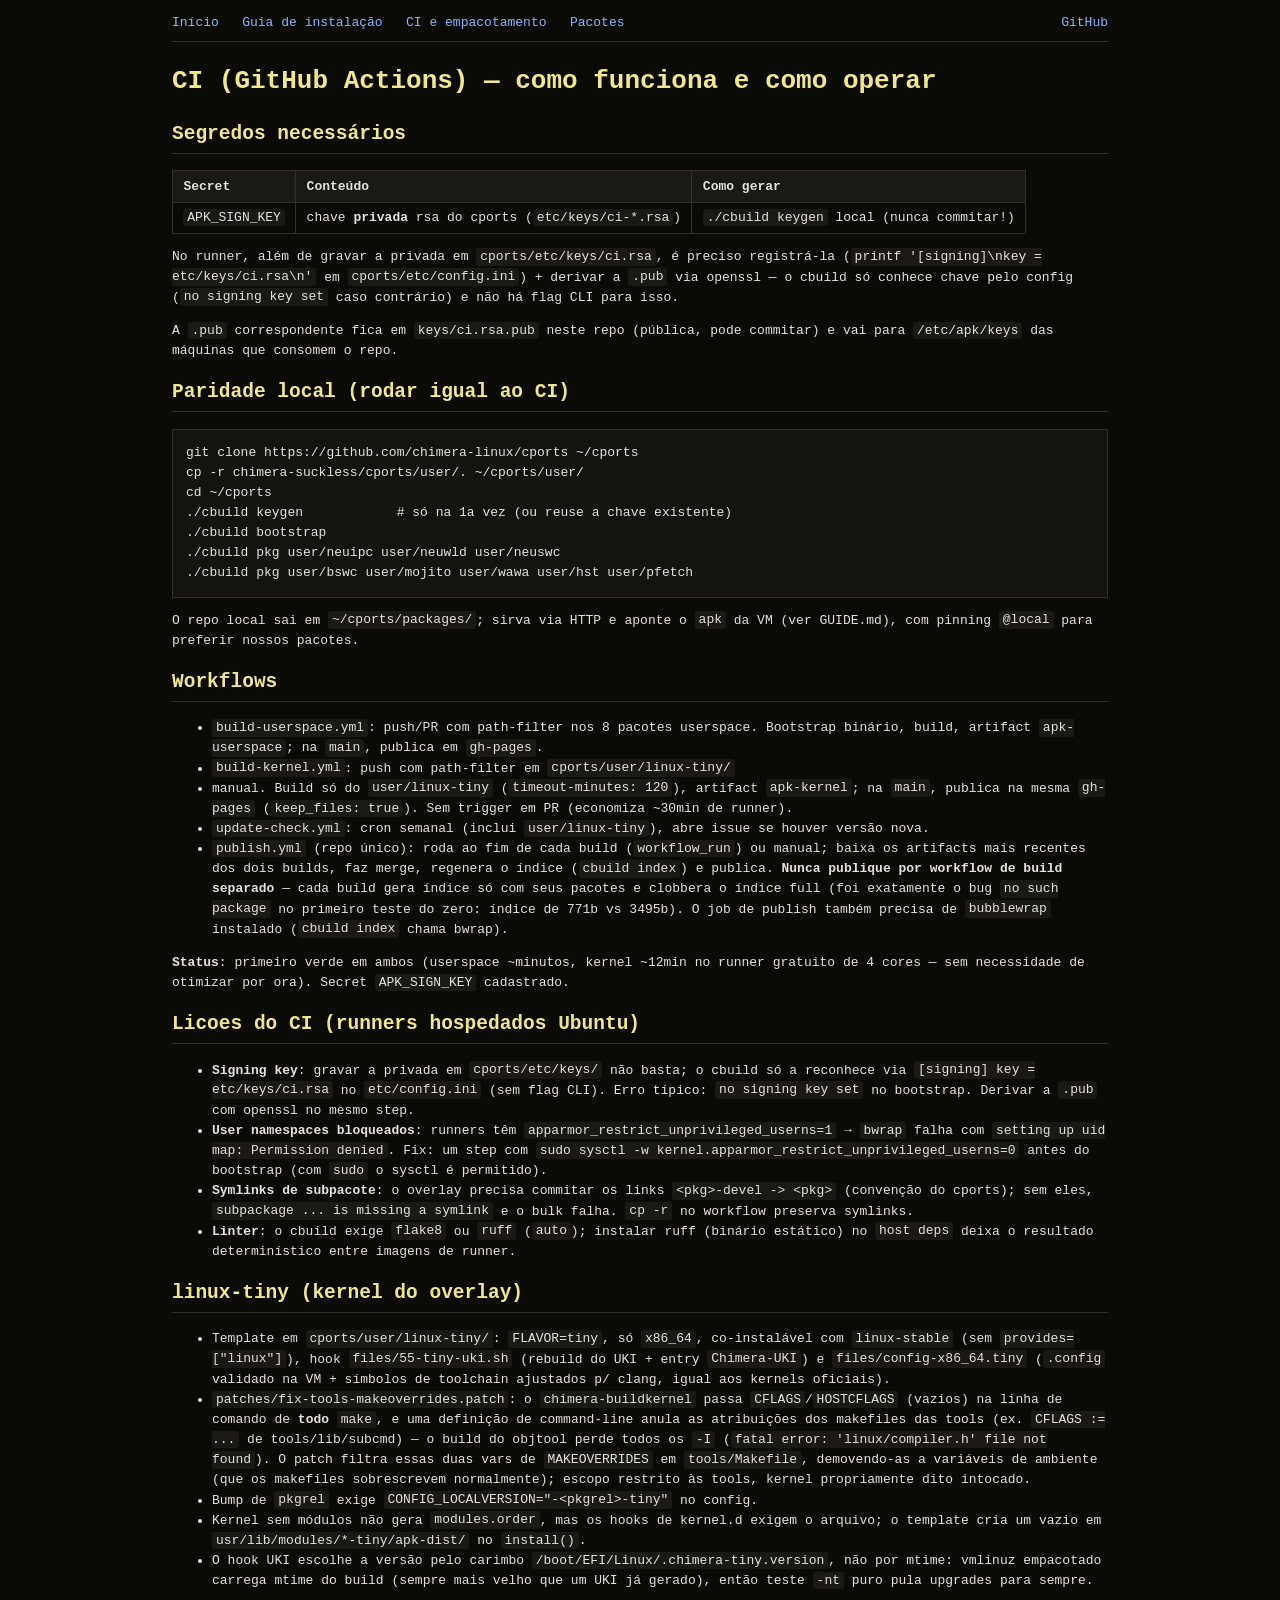
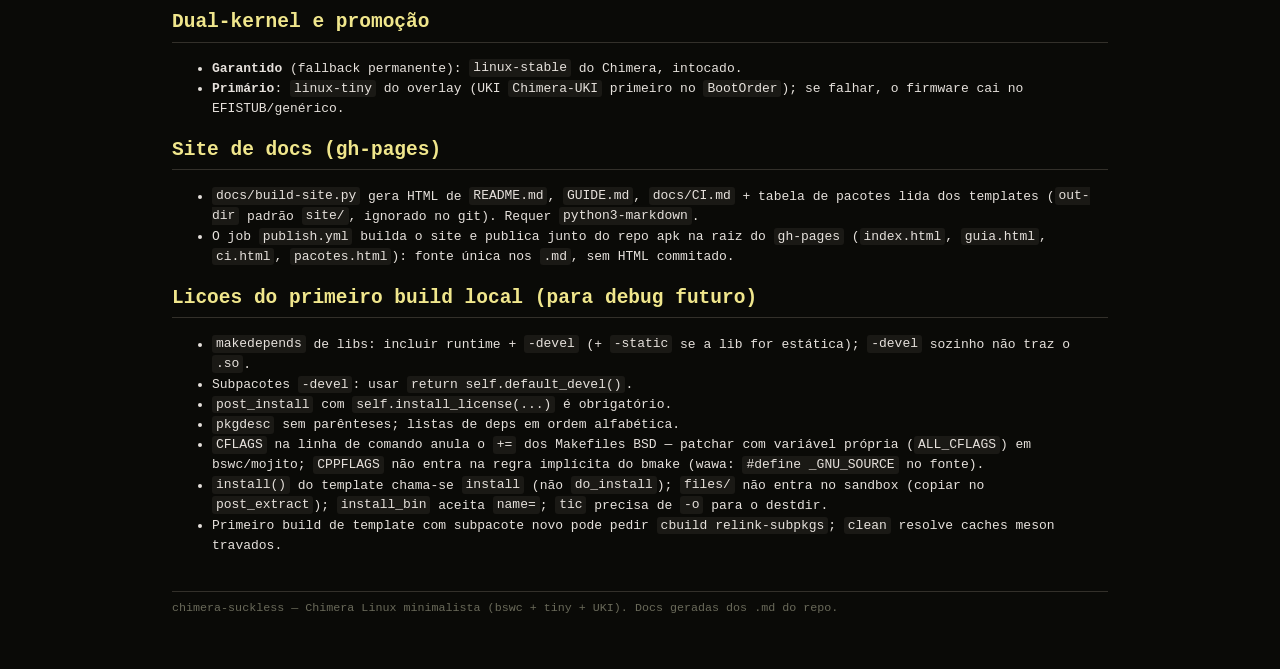
==== ci.html @ 01921084 "deploy: 86c0e213870d0bf880a4d6c49a174faa6282b629" ====
<!DOCTYPE html>
<html lang="pt-BR">
<head>
<meta charset="utf-8">
<meta name="viewport" content="width=device-width, initial-scale=1">
<title>CI e empacotamento — chimera-suckless</title>
<link rel="stylesheet" href="style.css">
</head>
<body>
<nav>
<a href="index.html">Início</a>
<a href="guia.html">Guia de instalação</a>
<a href="ci.html">CI e empacotamento</a>
<a href="pacotes.html">Pacotes</a>
<a class="repo" href="https://github.com/JosiasPires/chimera-suckless">GitHub</a>
</nav>
<main>
<h1 id="ci-github-actions-como-funciona-e-como-operar">CI (GitHub Actions) — como funciona e como operar</h1>
<h2 id="segredos-necessarios">Segredos necessários</h2>
<table>
<thead>
<tr>
<th>Secret</th>
<th>Conteúdo</th>
<th>Como gerar</th>
</tr>
</thead>
<tbody>
<tr>
<td><code>APK_SIGN_KEY</code></td>
<td>chave <strong>privada</strong> rsa do cports (<code>etc/keys/ci-*.rsa</code>)</td>
<td><code>./cbuild keygen</code> local (nunca commitar!)</td>
</tr>
</tbody>
</table>
<p>No runner, além de gravar a privada em <code>cports/etc/keys/ci.rsa</code>, é
preciso registrá-la (<code>printf '[signing]\nkey = etc/keys/ci.rsa\n'</code>
em <code>cports/etc/config.ini</code>) + derivar a <code>.pub</code> via openssl — o cbuild
só conhece chave pelo config (<code>no signing key set</code> caso contrário) e
não há flag CLI para isso.</p>
<p>A <code>.pub</code> correspondente fica em <code>keys/ci.rsa.pub</code> neste repo (pública, pode
commitar) e vai para <code>/etc/apk/keys</code> das máquinas que consomem o repo.</p>
<h2 id="paridade-local-rodar-igual-ao-ci">Paridade local (rodar igual ao CI)</h2>
<pre><code class="language-sh">git clone https://github.com/chimera-linux/cports ~/cports
cp -r chimera-suckless/cports/user/. ~/cports/user/
cd ~/cports
./cbuild keygen            # só na 1a vez (ou reuse a chave existente)
./cbuild bootstrap
./cbuild pkg user/neuipc user/neuwld user/neuswc
./cbuild pkg user/bswc user/mojito user/wawa user/hst user/pfetch
</code></pre>
<p>O repo local sai em <code>~/cports/packages/</code>; sirva via HTTP e aponte o <code>apk</code>
da VM (ver GUIDE.md), com pinning <code>@local</code> para preferir nossos pacotes.</p>
<h2 id="workflows">Workflows</h2>
<ul>
<li><code>build-userspace.yml</code>: push/PR com path-filter nos 8 pacotes
  userspace. Bootstrap binário, build, artifact <code>apk-userspace</code>; na
  <code>main</code>, publica em <code>gh-pages</code>.</li>
<li><code>build-kernel.yml</code>: push com path-filter em <code>cports/user/linux-tiny/</code></li>
<li>manual. Build só do <code>user/linux-tiny</code> (<code>timeout-minutes: 120</code>),
  artifact <code>apk-kernel</code>; na <code>main</code>, publica na mesma <code>gh-pages</code>
  (<code>keep_files: true</code>). Sem trigger em PR (economiza ~30min de runner).</li>
<li><code>update-check.yml</code>: cron semanal (inclui <code>user/linux-tiny</code>), abre
  issue se houver versão nova.</li>
<li><code>publish.yml</code> (repo único): roda ao fim de cada build (<code>workflow_run</code>)
  ou manual; baixa os artifacts mais recentes dos dois builds, faz merge,
  regenera o índice (<code>cbuild index</code>) e publica. <strong>Nunca publique por
  workflow de build separado</strong> — cada build gera índice só com seus
  pacotes e clobbera o índice full (foi exatamente o bug <code>no such
  package</code> no primeiro teste do zero: índice de 771b vs 3495b).
  O job de publish também precisa de <code>bubblewrap</code> instalado
  (<code>cbuild index</code> chama bwrap).</li>
</ul>
<p><strong>Status</strong>: primeiro verde em ambos (userspace ~minutos, kernel ~12min
no runner gratuito de 4 cores — sem necessidade de otimizar por ora).
Secret <code>APK_SIGN_KEY</code> cadastrado.</p>
<h2 id="licoes-do-ci-runners-hospedados-ubuntu">Licoes do CI (runners hospedados Ubuntu)</h2>
<ul>
<li><strong>Signing key</strong>: gravar a privada em <code>cports/etc/keys/</code> não basta; o
  cbuild só a reconhece via <code>[signing] key = etc/keys/ci.rsa</code> no
  <code>etc/config.ini</code> (sem flag CLI). Erro típico: <code>no signing key set</code>
  no bootstrap. Derivar a <code>.pub</code> com openssl no mesmo step.</li>
<li><strong>User namespaces bloqueados</strong>: runners têm
  <code>apparmor_restrict_unprivileged_userns=1</code> → <code>bwrap</code> falha com
  <code>setting up uid map: Permission denied</code>. Fix: um step com
  <code>sudo sysctl -w kernel.apparmor_restrict_unprivileged_userns=0</code>
  antes do bootstrap (com <code>sudo</code> o sysctl é permitido).</li>
<li><strong>Symlinks de subpacote</strong>: o overlay precisa commitar os links
  <code>&lt;pkg&gt;-devel -&gt; &lt;pkg&gt;</code> (convenção do cports); sem eles,
  <code>subpackage ... is missing a symlink</code> e o bulk falha. <code>cp -r</code> no
  workflow preserva symlinks.</li>
<li><strong>Linter</strong>: o cbuild exige <code>flake8</code> ou <code>ruff</code> (<code>auto</code>); instalar ruff
  (binário estático) no <code>host deps</code> deixa o resultado determinístico
  entre imagens de runner.</li>
</ul>
<h2 id="linux-tiny-kernel-do-overlay">linux-tiny (kernel do overlay)</h2>
<ul>
<li>Template em <code>cports/user/linux-tiny/</code>: <code>FLAVOR=tiny</code>, só <code>x86_64</code>,
  co-instalável com <code>linux-stable</code> (sem <code>provides=["linux"]</code>), hook
  <code>files/55-tiny-uki.sh</code> (rebuild do UKI + entry <code>Chimera-UKI</code>) e
  <code>files/config-x86_64.tiny</code> (<code>.config</code> validado na VM + símbolos de
  toolchain ajustados p/ clang, igual aos kernels oficiais).</li>
<li><code>patches/fix-tools-makeoverrides.patch</code>: o <code>chimera-buildkernel</code>
  passa <code>CFLAGS</code>/<code>HOSTCFLAGS</code> (vazios) na linha de comando de <strong>todo</strong>
  <code>make</code>, e uma definição de command-line anula as atribuições dos
  makefiles das tools (ex. <code>CFLAGS := ...</code> de tools/lib/subcmd) — o
  build do objtool perde todos os <code>-I</code>
  (<code>fatal error: 'linux/compiler.h' file not found</code>). O patch filtra
  essas duas vars de <code>MAKEOVERRIDES</code> em <code>tools/Makefile</code>, demovendo-as
  a variáveis de ambiente (que os makefiles sobrescrevem normalmente);
  escopo restrito às tools, kernel propriamente dito intocado.</li>
<li>Bump de <code>pkgrel</code> exige <code>CONFIG_LOCALVERSION="-&lt;pkgrel&gt;-tiny"</code> no config.</li>
<li>Kernel sem módulos não gera <code>modules.order</code>, mas os hooks de kernel.d
  exigem o arquivo; o template cria um vazio em
  <code>usr/lib/modules/*-tiny/apk-dist/</code> no <code>install()</code>.</li>
<li>O hook UKI escolhe a versão pelo carimbo
  <code>/boot/EFI/Linux/.chimera-tiny.version</code>, não por mtime: vmlinuz
  empacotado carrega mtime do build (sempre mais velho que um UKI já
  gerado), então teste <code>-nt</code> puro pula upgrades para sempre.</li>
</ul>
<h2 id="dual-kernel-e-promocao">Dual-kernel e promoção</h2>
<ul>
<li><strong>Garantido</strong> (fallback permanente): <code>linux-stable</code> do Chimera, intocado.</li>
<li><strong>Primário</strong>: <code>linux-tiny</code> do overlay (UKI <code>Chimera-UKI</code> primeiro no
  <code>BootOrder</code>); se falhar, o firmware cai no EFISTUB/genérico.</li>
</ul>
<h2 id="site-de-docs-gh-pages">Site de docs (gh-pages)</h2>
<ul>
<li><code>docs/build-site.py</code> gera HTML de <code>README.md</code>, <code>GUIDE.md</code>,
  <code>docs/CI.md</code> + tabela de pacotes lida dos templates
  (<code>out-dir</code> padrão <code>site/</code>, ignorado no git). Requer <code>python3-markdown</code>.</li>
<li>O job <code>publish.yml</code> builda o site e publica junto do repo apk na raiz
  do <code>gh-pages</code> (<code>index.html</code>, <code>guia.html</code>, <code>ci.html</code>, <code>pacotes.html</code>):
  fonte única nos <code>.md</code>, sem HTML commitado.</li>
</ul>
<h2 id="licoes-do-primeiro-build-local-para-debug-futuro">Licoes do primeiro build local (para debug futuro)</h2>
<ul>
<li><code>makedepends</code> de libs: incluir runtime + <code>-devel</code> (+ <code>-static</code> se a lib
  for estática); <code>-devel</code> sozinho não traz o <code>.so</code>.</li>
<li>Subpacotes <code>-devel</code>: usar <code>return self.default_devel()</code>.</li>
<li><code>post_install</code> com <code>self.install_license(...)</code> é obrigatório.</li>
<li><code>pkgdesc</code> sem parênteses; listas de deps em ordem alfabética.</li>
<li><code>CFLAGS</code> na linha de comando anula o <code>+=</code> dos Makefiles BSD — patchar
  com variável própria (<code>ALL_CFLAGS</code>) em bswc/mojito; <code>CPPFLAGS</code> não entra
  na regra implícita do bmake (wawa: <code>#define _GNU_SOURCE</code> no fonte).</li>
<li><code>install()</code> do template chama-se <code>install</code> (não <code>do_install</code>); <code>files/</code>
  não entra no sandbox (copiar no <code>post_extract</code>); <code>install_bin</code> aceita
  <code>name=</code>; <code>tic</code> precisa de <code>-o</code> para o destdir.</li>
<li>Primeiro build de template com subpacote novo pode pedir
  <code>cbuild relink-subpkgs</code>; <code>clean</code> resolve caches meson travados.</li>
</ul>
</main>
<footer>chimera-suckless — Chimera Linux minimalista (bswc + tiny + UKI). Docs geradas dos .md do repo.</footer>
</body>
</html>
---- style.css ----
:root { color-scheme: dark; }
body { background: #0a0a07; color: #e6e1dc; font-family: monospace;
       max-width: 72em; margin: 0 auto; padding: 1em 1.5em 4em; line-height: 1.55; }
nav { border-bottom: 1px solid #33302a; padding-bottom: .6em; margin-bottom: 1.5em; }
nav a { color: #8ab4ff; margin-right: 1.2em; text-decoration: none; }
nav a:hover { text-decoration: underline; }
nav .repo { float: right; margin-right: 0; }
h1, h2, h3 { color: #f0e68c; }
h2 { border-bottom: 1px solid #33302a; padding-bottom: .2em; }
a { color: #8ab4ff; }
code { background: #1a1915; padding: .1em .3em; border-radius: 3px; }
pre { background: #141310; padding: 1em; overflow-x: auto; border: 1px solid #33302a; }
pre code { background: none; padding: 0; }
table { border-collapse: collapse; margin: 1em 0; }
th, td { border: 1px solid #33302a; padding: .4em .8em; text-align: left; }
th { background: #1a1915; }
blockquote { border-left: 3px solid #6a6a5a; margin-left: 0; padding-left: 1em; color: #b8b39a; }
footer { margin-top: 3em; border-top: 1px solid #33302a; padding-top: .6em;
         color: #6a6a5a; font-size: .9em; }
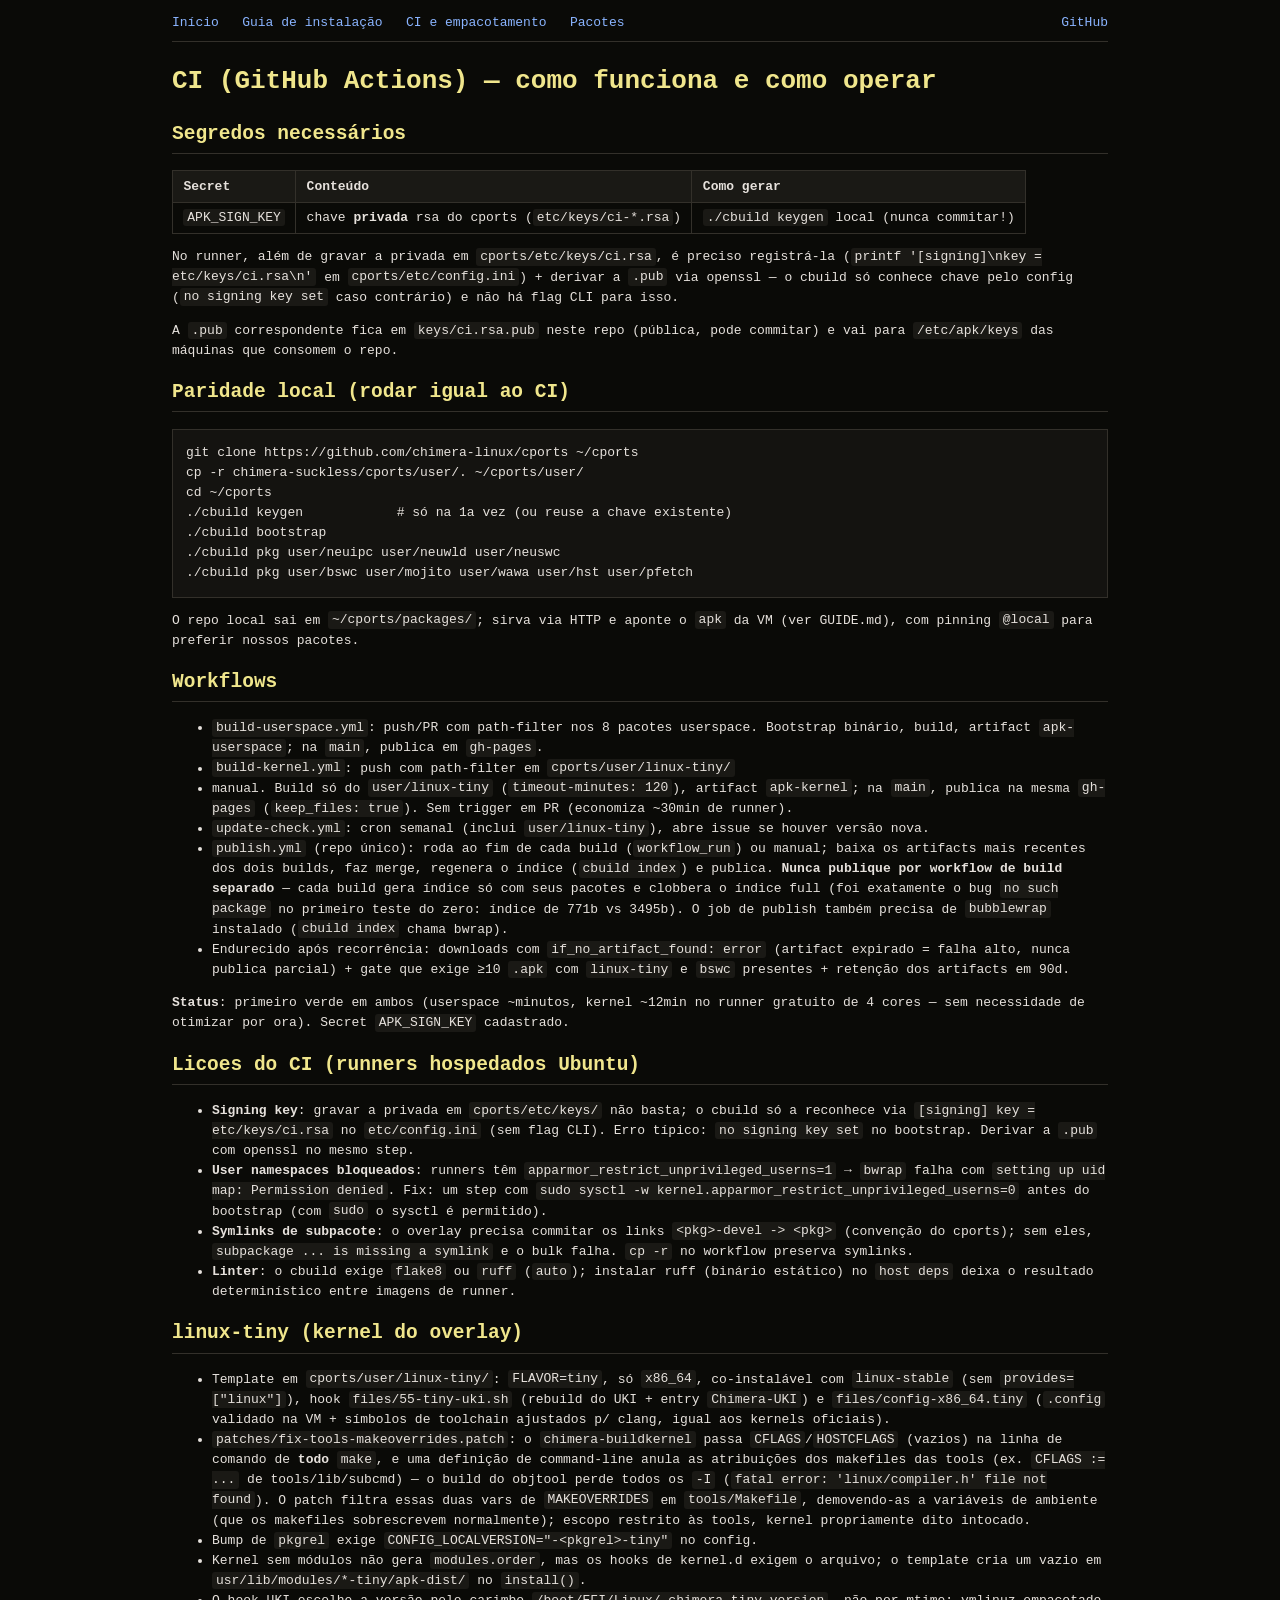
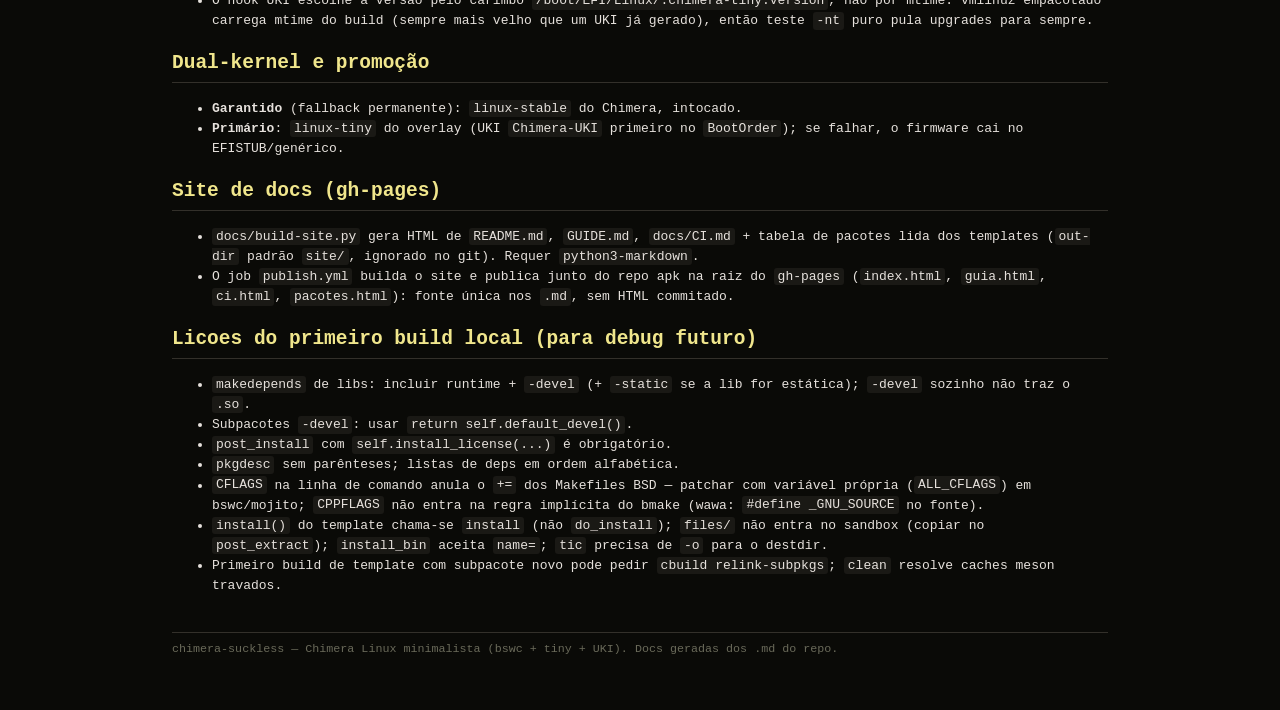
==== commit efe139f9: "deploy: 94eea497ede328977cddfad9b73e7a0476b0724d" ====
--- a/ci.html
+++ b/ci.html
@@ -70,6 +70,10 @@
   package</code> no primeiro teste do zero: índice de 771b vs 3495b).
   O job de publish também precisa de <code>bubblewrap</code> instalado
   (<code>cbuild index</code> chama bwrap).</li>
+<li>Endurecido após recorrência: downloads com <code>if_no_artifact_found:
+  error</code> (artifact expirado = falha alto, nunca publica parcial) +
+  gate que exige ≥10 <code>.apk</code> com <code>linux-tiny</code> e <code>bswc</code> presentes +
+  retenção dos artifacts em 90d.</li>
 </ul>
 <p><strong>Status</strong>: primeiro verde em ambos (userspace ~minutos, kernel ~12min
 no runner gratuito de 4 cores — sem necessidade de otimizar por ora).
